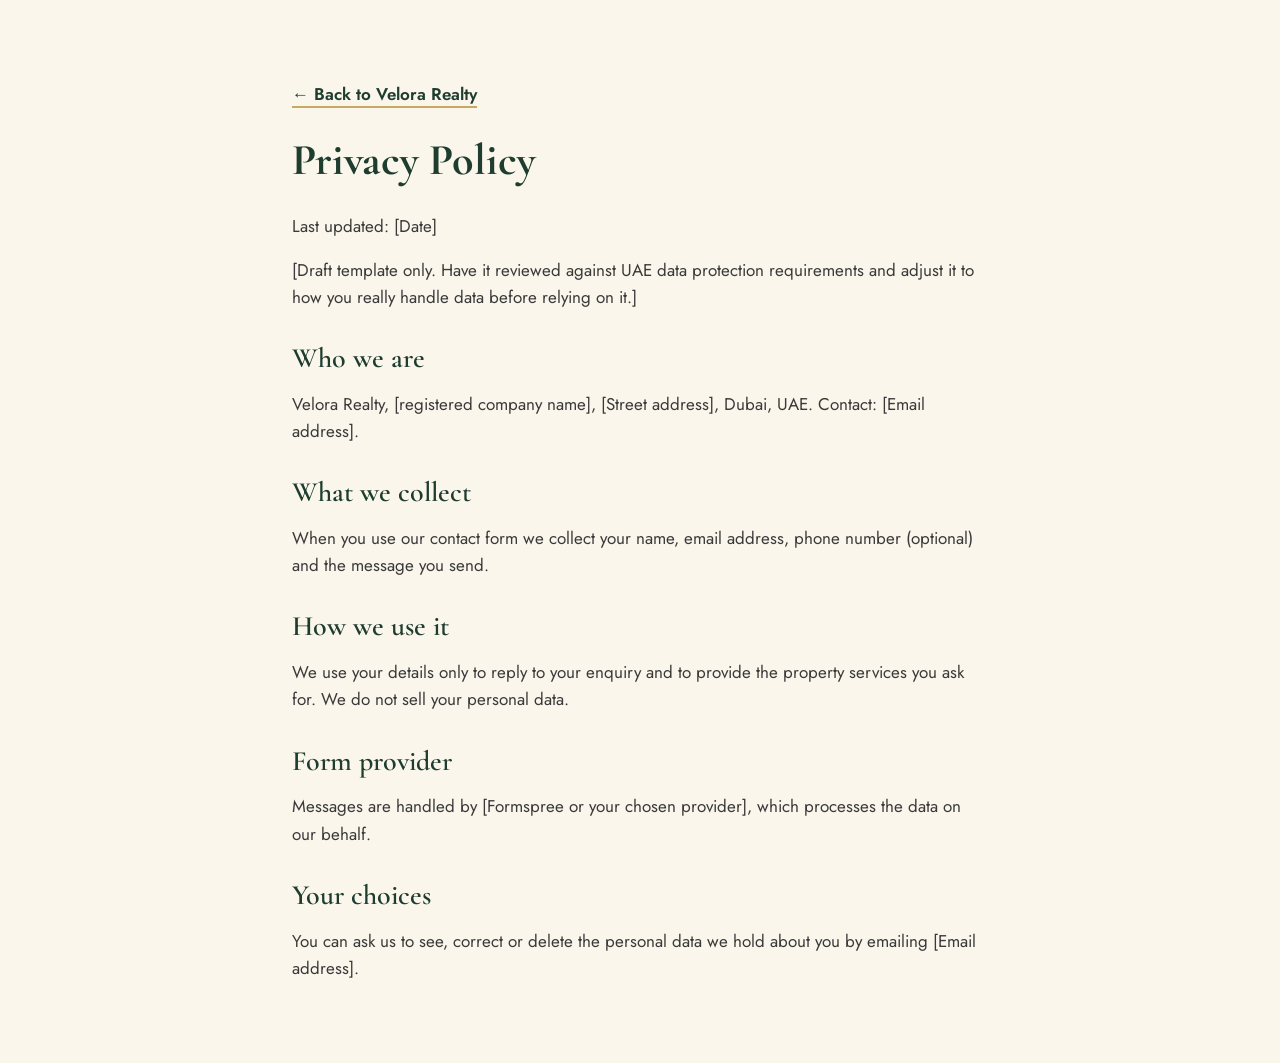
==== privacy.html @ ae50ae8c "Add Velora Realty Website" ====
<!doctype html>
<html lang="en">
<head>
<meta charset="utf-8">
<meta name="viewport" content="width=device-width, initial-scale=1">
<title>Privacy Policy | Velora Realty</title>
<meta name="robots" content="noindex">
<link rel="icon" href="images/favicon.svg" type="image/svg+xml">
<link href="https://fonts.googleapis.com/css2?family=Cormorant+Garamond:wght@500;600;700&family=Jost:wght@400;500;600&display=swap" rel="stylesheet">
<link rel="stylesheet" href="style.css">
</head>
<body>
<div class="legal-page">
  <p><a href="index.html" class="link">&larr; Back to Velora Realty</a></p>
  <h1 class="serif">Privacy Policy</h1>
  <p>Last updated: [Date]</p>
  <p>[Draft template only. Have it reviewed against UAE data protection requirements and adjust it to how you really handle data before relying on it.]</p>

  <h2 class="serif">Who we are</h2>
  <p>Velora Realty, [registered company name], [Street address], Dubai, UAE. Contact: [Email address].</p>

  <h2 class="serif">What we collect</h2>
  <p>When you use our contact form we collect your name, email address, phone number (optional) and the message you send.</p>

  <h2 class="serif">How we use it</h2>
  <p>We use your details only to reply to your enquiry and to provide the property services you ask for. We do not sell your personal data.</p>

  <h2 class="serif">Form provider</h2>
  <p>Messages are handled by [Formspree or your chosen provider], which processes the data on our behalf.</p>

  <h2 class="serif">Your choices</h2>
  <p>You can ask us to see, correct or delete the personal data we hold about you by emailing [Email address].</p>
</div>
</body>
</html>
---- style.css ----
:root{
  --green:#1E3D2F;
  --green-light:#2A5240;
  --ivory:#FAF6EC;
  --sand:#EFE7D1;
  --line:#E4DCC5;
  --charcoal:#2B2B2B;
  --gold:#C9A961;
  --muted:#4A4A4A;
}
*{box-sizing:border-box}
html{scroll-behavior:smooth}
body{margin:0;background:var(--ivory);color:var(--charcoal);font-family:'Jost',sans-serif;font-size:17px;line-height:1.6}
a{color:inherit;text-decoration:none}
a:hover{text-decoration:underline}
button,input,select,textarea{font:inherit}
.container{max-width:1280px;margin:0 auto;padding:0 32px}
h1,h2,.serif{font-family:'Cormorant Garamond',serif}
h2{margin:0;font-weight:600;font-size:44px;line-height:1.1;color:var(--green)}
.eyebrow{font-size:15px;font-weight:500;letter-spacing:.22em;text-transform:uppercase;color:var(--green)}
.eyebrow.gold{color:var(--gold)}
.btn{display:inline-block;border:0;cursor:pointer;font-weight:600;font-size:17px;padding:15px 34px;background:var(--gold);color:var(--charcoal)}
.btn.dark{background:var(--green);color:var(--ivory)}
.link{font-weight:600;color:var(--green);border-bottom:2px solid var(--gold)}

/* top bar + nav */
.topbar{background:var(--green);color:#F3EBD3;font-size:15px}
.topbar .container{display:flex;flex-wrap:wrap;justify-content:space-between;gap:8px;padding-top:10px;padding-bottom:10px}
.nav{border-bottom:1px solid var(--line)}
.nav .container{display:flex;flex-wrap:wrap;align-items:center;justify-content:space-between;gap:16px;padding-top:18px;padding-bottom:18px}
.logo{display:flex;align-items:center;gap:12px;color:var(--green)}
.logo-text{display:flex;flex-direction:column;line-height:1.1}
.logo-text b{font-family:'Cormorant Garamond',serif;font-size:28px;letter-spacing:.04em}
.logo-text span{font-size:12px;letter-spacing:.32em;font-weight:500}
.nav nav{display:flex;flex-wrap:wrap;align-items:center;gap:28px;font-weight:500}
.nav .cta{background:var(--gold);padding:12px 26px;font-weight:600}

/* hero */
.hero{position:relative;overflow:hidden;background:var(--green)}
.hero-art{position:absolute;inset:0;width:100%;height:100%;opacity:.5}
.hero .container{position:relative;display:flex;flex-direction:column;gap:28px;padding-top:88px;padding-bottom:96px}
.hero h1{margin:0;max-width:760px;font-weight:600;font-size:60px;line-height:1.08;color:var(--ivory)}
.hero p{margin:0;max-width:600px;font-size:19px;color:var(--line)}
.search{background:var(--ivory);padding:24px;display:flex;flex-direction:column;gap:18px;max-width:1040px}
.tabs{display:flex;gap:8px}
.tab{min-height:44px;padding:10px 30px;border:1px solid #B8AE92;background:#fff;color:var(--charcoal);font-weight:600;cursor:pointer}
.tab[aria-pressed="true"]{background:var(--green);color:var(--ivory);border-color:var(--green)}
.fields{display:flex;flex-wrap:wrap;gap:14px;align-items:flex-end}
.field{display:flex;flex-direction:column;gap:6px;flex:1 1 170px}
.field.wide{flex:2 1 220px}
.field label{font-size:15px;font-weight:500}
.field input,.field select,.field textarea{width:100%;border:1px solid #B8AE92;background:#fff;color:var(--charcoal);padding:0 14px;height:52px}
.field textarea{height:auto;padding:12px 14px;resize:vertical}

/* listings */
.section{padding:80px 0 48px}
.head{display:flex;flex-wrap:wrap;align-items:flex-end;justify-content:space-between;gap:16px;margin-bottom:32px}
.head > div{display:flex;flex-direction:column;gap:8px}
.grid{display:grid;grid-template-columns:repeat(auto-fill,minmax(300px,1fr));gap:28px}
.card{background:#fff;border:1px solid var(--line);display:flex;flex-direction:column}
.card-img{position:relative;height:230px;overflow:hidden}
.card-img svg.sky{position:absolute;inset:0;width:100%;height:100%}
.badge{position:absolute;left:16px;top:16px;background:var(--green);color:var(--ivory);padding:5px 14px;font-size:14px;font-weight:500}
.save{position:absolute;right:8px;top:8px;width:44px;height:44px;border:0;background:transparent;cursor:pointer;display:flex;align-items:center;justify-content:center}
.save path{fill:none;stroke:var(--green);stroke-width:2;stroke-linejoin:round}
.save[aria-pressed="true"] path{fill:var(--gold)}
.card-body{padding:24px;display:flex;flex-direction:column;gap:6px}
.price{font-family:'Cormorant Garamond',serif;font-weight:700;font-size:30px;color:var(--green)}
.card-title{font-weight:600;font-size:18px}
.card-meta{display:flex;gap:20px;margin-top:8px;padding-top:14px;border-top:1px solid var(--line);color:var(--muted);font-size:16px}
.muted{color:var(--muted)}

/* sell */
.sell{background:var(--green);margin-top:32px}
.sell .container{display:flex;flex-wrap:wrap;align-items:center;gap:48px;padding-top:80px;padding-bottom:80px}
.sell .col{flex:1 1 380px;display:flex;flex-direction:column;gap:18px}
.sell h2{color:var(--ivory)}
.sell p{margin:0;color:var(--line);font-size:18px}
.step{display:flex;gap:18px;align-items:flex-start}
.step .num{flex:none;width:44px;height:44px;border:1px solid var(--gold);color:var(--gold);display:flex;align-items:center;justify-content:center;font-family:'Cormorant Garamond',serif;font-size:22px;font-weight:700}
.step b{display:block;color:var(--ivory);font-size:18px}
.step span{color:var(--line)}

/* agents */
.agent{background:#fff;border:1px solid var(--line);padding:28px;display:flex;flex-direction:column;align-items:flex-start;gap:6px}
.avatar{width:84px;height:84px;border-radius:50%;background:var(--green);color:var(--gold);display:flex;align-items:center;justify-content:center;font-family:'Cormorant Garamond',serif;font-weight:700;font-size:30px;margin-bottom:12px}
.agent b{font-size:19px}
.agent .link{margin-top:12px}
.grid.agents{grid-template-columns:repeat(auto-fill,minmax(250px,1fr))}

/* about */
.about{display:flex;flex-wrap:wrap;gap:56px;align-items:center;padding-top:72px;padding-bottom:72px}
.about-img{flex:1 1 380px;height:380px;background:var(--line);position:relative;overflow:hidden}
.about-img svg{position:absolute;inset:0;width:100%;height:100%}
.about-text{flex:1 1 440px;display:flex;flex-direction:column;gap:18px}
.about-text p{margin:0;color:#3A3A3A}

/* contact */
.contact{background:var(--sand)}
.contact .container{display:flex;flex-wrap:wrap;gap:56px;padding-top:80px;padding-bottom:80px}
.contact .info{flex:1 1 340px;display:flex;flex-direction:column;gap:18px}
.contact .info p{margin:0;color:#3A3A3A}
.form{flex:1 1 440px;background:var(--ivory);padding:32px;display:flex;flex-direction:column;gap:18px}
.form .row{display:flex;flex-wrap:wrap;gap:16px}
.form .row .field{flex:1 1 200px}
.form .btn{width:100%}
.thanks{margin:0;color:var(--green);font-weight:600}

/* footer */
footer{background:var(--green);color:var(--line)}
footer .container{display:flex;flex-wrap:wrap;justify-content:space-between;gap:48px;padding-top:56px;padding-bottom:32px}
footer .brand{flex:1 1 280px;display:flex;flex-direction:column;gap:10px}
footer .brand b{font-family:'Cormorant Garamond',serif;font-size:30px;letter-spacing:.04em;color:var(--ivory)}
footer .brand b small{font-size:14px;letter-spacing:.32em;color:var(--gold)}
footer .cols{display:flex;flex-wrap:wrap;gap:64px}
footer .col{display:flex;flex-direction:column;gap:8px}
footer .col h3{margin:0;font-size:17px;color:var(--gold)}
footer .legal{padding-bottom:32px;font-size:15px;color:#C9C1A8}

@media (max-width:640px){
  .hero h1{font-size:40px}
  h2{font-size:34px}
  .container{padding:0 20px}
}

/* photos with fallbacks */
.skip{position:absolute;left:-9999px;top:0;background:var(--gold);color:var(--charcoal);padding:12px 20px;font-weight:600;z-index:10}
.skip:focus{left:0}
.card-img img.photo{position:absolute;inset:0;width:100%;height:100%;object-fit:cover}
.avatar{position:relative;overflow:hidden}
.avatar img{position:absolute;inset:0;width:100%;height:100%;object-fit:cover}
a:focus-visible,button:focus-visible,input:focus-visible,select:focus-visible,textarea:focus-visible{outline:3px solid var(--gold);outline-offset:2px}
.thanks.error{color:#9B2C2C}
.legal-page{max-width:760px;margin:0 auto;padding:64px 32px}
.legal-page h1{font-size:44px;margin:0 0 8px;color:var(--green)}
.legal-page h2{font-size:28px;margin:32px 0 8px}
.legal-page p,.legal-page li{color:#3A3A3A}
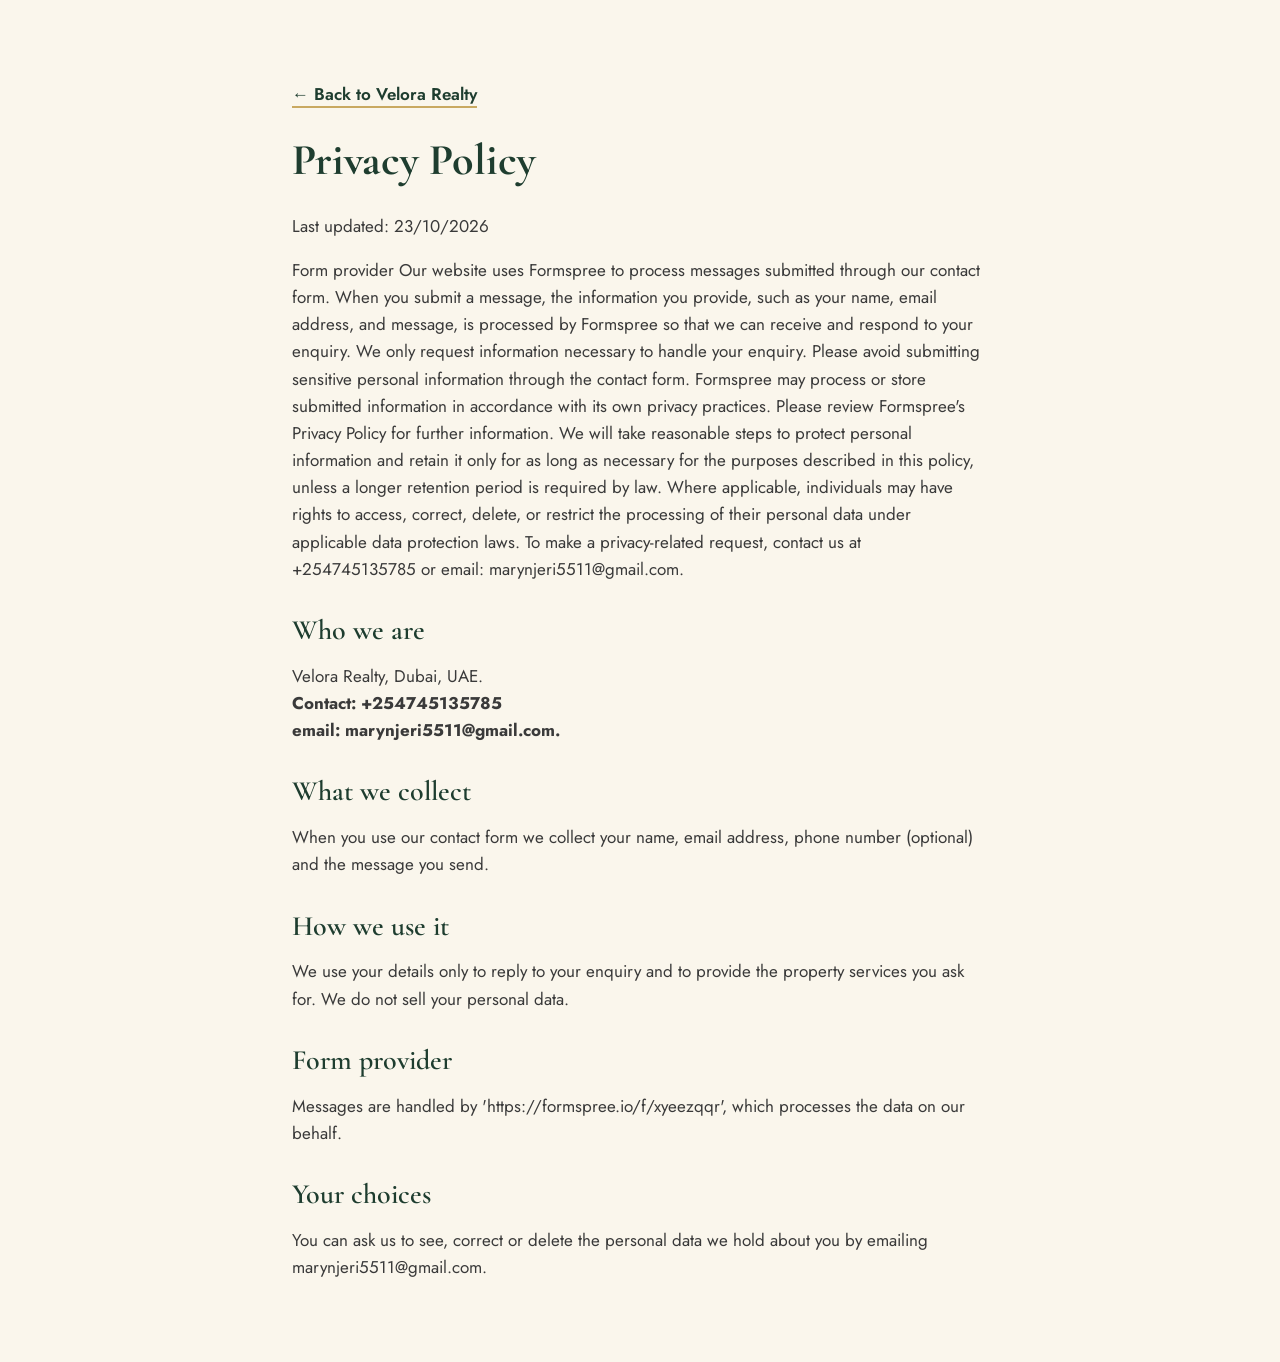
==== commit 9a35b17a: "clean up files and update privacy policy" ====
--- a/privacy.html
+++ b/privacy.html
@@ -13,11 +13,21 @@
 <div class="legal-page">
   <p><a href="index.html" class="link">&larr; Back to Velora Realty</a></p>
   <h1 class="serif">Privacy Policy</h1>
-  <p>Last updated: [Date]</p>
-  <p>[Draft template only. Have it reviewed against UAE data protection requirements and adjust it to how you really handle data before relying on it.]</p>
+  <p>Last updated: 23/10/2026</p>
+  <p>Form provider
+
+Our website uses Formspree to process messages submitted through our contact form. When you submit a message, the information you provide, such as your name, email address, and message, is processed by Formspree so that we can receive and respond to your enquiry.
+
+We only request information necessary to handle your enquiry. Please avoid submitting sensitive personal information through the contact form.
+
+Formspree may process or store submitted information in accordance with its own privacy practices. Please review Formspree's Privacy Policy for further information.
+
+We will take reasonable steps to protect personal information and retain it only for as long as necessary for the purposes described in this policy, unless a longer retention period is required by law.
+
+Where applicable, individuals may have rights to access, correct, delete, or restrict the processing of their personal data under applicable data protection laws. To make a privacy-related request, contact us at +254745135785 or email: marynjeri5511@gmail.com.</p>
 
   <h2 class="serif">Who we are</h2>
-  <p>Velora Realty, [registered company name], [Street address], Dubai, UAE. Contact: [Email address].</p>
+  <p>Velora Realty, Dubai, UAE. <br> <b>Contact: +254745135785 <br>email: marynjeri5511@gmail.com.</b></p>
 
   <h2 class="serif">What we collect</h2>
   <p>When you use our contact form we collect your name, email address, phone number (optional) and the message you send.</p>
@@ -26,10 +36,10 @@
   <p>We use your details only to reply to your enquiry and to provide the property services you ask for. We do not sell your personal data.</p>
 
   <h2 class="serif">Form provider</h2>
-  <p>Messages are handled by [Formspree or your chosen provider], which processes the data on our behalf.</p>
+  <p>Messages are handled by 'https://formspree.io/f/xyeezqqr', which processes the data on our behalf.</p>
 
   <h2 class="serif">Your choices</h2>
-  <p>You can ask us to see, correct or delete the personal data we hold about you by emailing [Email address].</p>
+  <p>You can ask us to see, correct or delete the personal data we hold about you by emailing marynjeri5511@gmail.com.</p>
 </div>
 </body>
 </html>
--- a/style.css
+++ b/style.css
@@ -23,7 +23,6 @@
 .btn.dark{background:var(--green);color:var(--ivory)}
 .link{font-weight:600;color:var(--green);border-bottom:2px solid var(--gold)}
 
-/* top bar + nav */
 .topbar{background:var(--green);color:#F3EBD3;font-size:15px}
 .topbar .container{display:flex;flex-wrap:wrap;justify-content:space-between;gap:8px;padding-top:10px;padding-bottom:10px}
 .nav{border-bottom:1px solid var(--line)}
@@ -35,7 +34,6 @@
 .nav nav{display:flex;flex-wrap:wrap;align-items:center;gap:28px;font-weight:500}
 .nav .cta{background:var(--gold);padding:12px 26px;font-weight:600}
 
-/* hero */
 .hero{position:relative;overflow:hidden;background:var(--green)}
 .hero-art{position:absolute;inset:0;width:100%;height:100%;opacity:.5}
 .hero .container{position:relative;display:flex;flex-direction:column;gap:28px;padding-top:88px;padding-bottom:96px}
@@ -52,7 +50,6 @@
 .field input,.field select,.field textarea{width:100%;border:1px solid #B8AE92;background:#fff;color:var(--charcoal);padding:0 14px;height:52px}
 .field textarea{height:auto;padding:12px 14px;resize:vertical}
 
-/* listings */
 .section{padding:80px 0 48px}
 .head{display:flex;flex-wrap:wrap;align-items:flex-end;justify-content:space-between;gap:16px;margin-bottom:32px}
 .head > div{display:flex;flex-direction:column;gap:8px}
@@ -70,7 +67,7 @@
 .card-meta{display:flex;gap:20px;margin-top:8px;padding-top:14px;border-top:1px solid var(--line);color:var(--muted);font-size:16px}
 .muted{color:var(--muted)}
 
-/* sell */
+
 .sell{background:var(--green);margin-top:32px}
 .sell .container{display:flex;flex-wrap:wrap;align-items:center;gap:48px;padding-top:80px;padding-bottom:80px}
 .sell .col{flex:1 1 380px;display:flex;flex-direction:column;gap:18px}
@@ -81,21 +78,21 @@
 .step b{display:block;color:var(--ivory);font-size:18px}
 .step span{color:var(--line)}
 
-/* agents */
+
 .agent{background:#fff;border:1px solid var(--line);padding:28px;display:flex;flex-direction:column;align-items:flex-start;gap:6px}
 .avatar{width:84px;height:84px;border-radius:50%;background:var(--green);color:var(--gold);display:flex;align-items:center;justify-content:center;font-family:'Cormorant Garamond',serif;font-weight:700;font-size:30px;margin-bottom:12px}
 .agent b{font-size:19px}
 .agent .link{margin-top:12px}
 .grid.agents{grid-template-columns:repeat(auto-fill,minmax(250px,1fr))}
 
-/* about */
+
 .about{display:flex;flex-wrap:wrap;gap:56px;align-items:center;padding-top:72px;padding-bottom:72px}
 .about-img{flex:1 1 380px;height:380px;background:var(--line);position:relative;overflow:hidden}
 .about-img svg{position:absolute;inset:0;width:100%;height:100%}
 .about-text{flex:1 1 440px;display:flex;flex-direction:column;gap:18px}
 .about-text p{margin:0;color:#3A3A3A}
 
-/* contact */
+
 .contact{background:var(--sand)}
 .contact .container{display:flex;flex-wrap:wrap;gap:56px;padding-top:80px;padding-bottom:80px}
 .contact .info{flex:1 1 340px;display:flex;flex-direction:column;gap:18px}
@@ -106,7 +103,6 @@
 .form .btn{width:100%}
 .thanks{margin:0;color:var(--green);font-weight:600}
 
-/* footer */
 footer{background:var(--green);color:var(--line)}
 footer .container{display:flex;flex-wrap:wrap;justify-content:space-between;gap:48px;padding-top:56px;padding-bottom:32px}
 footer .brand{flex:1 1 280px;display:flex;flex-direction:column;gap:10px}
@@ -123,7 +119,6 @@
   .container{padding:0 20px}
 }
 
-/* photos with fallbacks */
 .skip{position:absolute;left:-9999px;top:0;background:var(--gold);color:var(--charcoal);padding:12px 20px;font-weight:600;z-index:10}
 .skip:focus{left:0}
 .card-img img.photo{position:absolute;inset:0;width:100%;height:100%;object-fit:cover}
